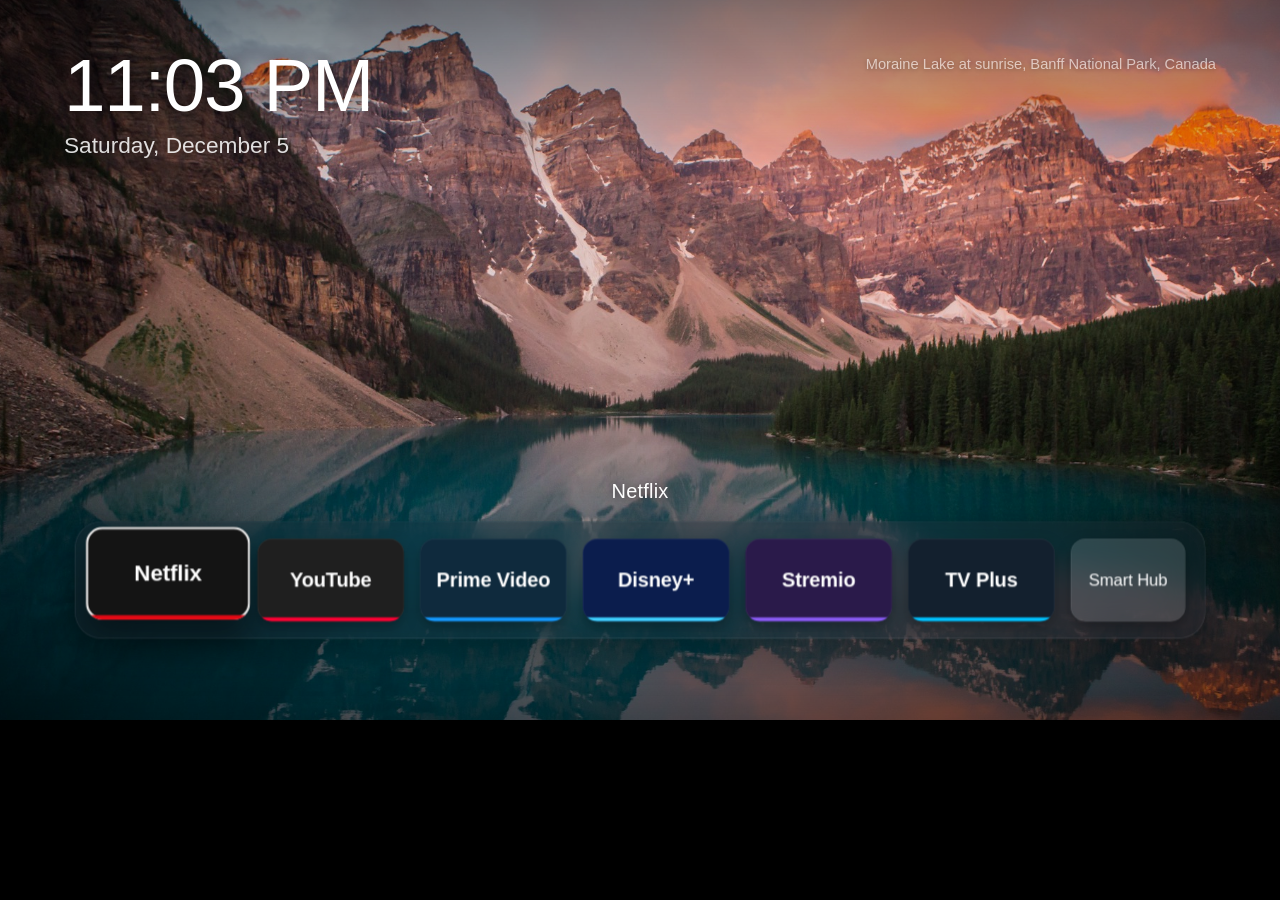
==== launcher/index.html @ b64492c5 "Add Samsung TV debloat tools, Quiet Home launcher and restore script - tv.py: find the TV on the LAN" ====
<!doctype html>
<html lang="en">
<head>
  <meta charset="utf-8">
  <meta name="viewport" content="width=1920, height=1080">
  <title>Quiet Home</title>
  <link rel="stylesheet" href="css/style.css">
</head>
<body>
  <div id="stage">
    <div id="bg-a" class="bg"></div>
    <div id="bg-b" class="bg"></div>
    <div id="scrim"></div>

    <header id="clock">
      <div id="time"></div>
      <div id="date"></div>
    </header>

    <div id="caption"></div>

    <footer>
      <div id="label"></div>
      <div id="dock"></div>
      <div id="hint"></div>
    </footer>
  </div>

  <script src="js/config.js"></script>
  <script src="js/wallpapers.js"></script>
  <script src="js/platform.js"></script>
  <script src="js/home.js"></script>
</body>
</html>
---- launcher/css/style.css ----
/* Quiet Home - laid out on a 1920x1080 stage. Only opacity and transform
   animate, so the TV's GPU does the work. */
* { box-sizing: border-box; margin: 0; padding: 0; }
html, body { width: 100%; height: 100%; overflow: hidden; background: #000; }
body {
  color: #fff;
  font-family: "SamsungOne", "Samsung Sans", "Helvetica Neue", Arial, sans-serif;
  -webkit-font-smoothing: antialiased;
  cursor: none;
}

#stage {
  position: absolute; left: 0; top: 0;
  width: 1920px; height: 1080px;
  transform-origin: 0 0;
  overflow: hidden;
}

/* ---- photos ---- */
.bg {
  position: absolute; top: 0; right: 0; bottom: 0; left: 0;
  background: #000 center / cover no-repeat;
  opacity: 0;
  transition: opacity var(--fade, 1800ms) ease;
  will-change: opacity, transform;
}
.bg.shown { opacity: 1; animation: drift var(--drift, 60000ms) linear forwards; }
.no-drift .bg.shown { animation: none; }
@keyframes drift { from { transform: scale(1); } to { transform: scale(1.06); } }

#scrim {
  position: absolute; top: 0; right: 0; bottom: 0; left: 0;
  background:
    linear-gradient(180deg, rgba(0,0,0,.45) 0%, rgba(0,0,0,0) 26%),
    linear-gradient(0deg, rgba(0,0,0,.55) 0%, rgba(0,0,0,0) 42%);
}

/* ---- clock ---- */
#clock { position: absolute; left: 96px; top: 72px; text-shadow: 0 2px 18px rgba(0,0,0,.35); }
#time { font-size: 112px; font-weight: 300; letter-spacing: -2px; line-height: 1; }
#date { margin-top: 14px; font-size: 34px; font-weight: 400; opacity: .85; }

#caption {
  position: absolute; right: 96px; top: 84px;
  font-size: 22px; opacity: .6; text-align: right; max-width: 640px;
  text-shadow: 0 1px 8px rgba(0,0,0,.5);
}

/* ---- dock ---- */
footer { position: absolute; left: 0; right: 0; bottom: 72px; text-align: center; }
#label {
  height: 44px; margin-bottom: 18px;
  font-size: 30px; font-weight: 500; letter-spacing: .3px;
  text-shadow: 0 2px 12px rgba(0,0,0,.5);
}
#dock {
  display: inline-flex; gap: 24px;
  padding: 26px 30px;
  border-radius: 40px;
  background: rgba(30, 30, 34, .55);
  box-shadow: inset 0 0 0 1px rgba(255,255,255,.12), 0 20px 60px rgba(0,0,0,.35);
}
@supports ((-webkit-backdrop-filter: blur(1px)) or (backdrop-filter: blur(1px))) {
  #dock {
    background: rgba(40, 40, 46, .32);
    -webkit-backdrop-filter: blur(28px) saturate(1.4);
    backdrop-filter: blur(28px) saturate(1.4);
  }
}
#hint { height: 34px; margin-top: 16px; font-size: 24px; opacity: .8; }

.tile {
  position: relative;
  width: 220px; height: 124px;
  border-radius: 22px;
  background: var(--tile);
  box-shadow: inset 0 0 0 1px rgba(255,255,255,.08), 0 8px 20px rgba(0,0,0,.3);
  display: flex; align-items: center; justify-content: center;
  overflow: hidden;
  transition: transform 160ms ease-out, box-shadow 160ms ease-out;
}
.tile::after {
  /* a bar in the app's colour along the bottom edge */
  content: ""; position: absolute; left: 0; right: 0; bottom: 0; height: 6px;
  background: var(--accent);
}
.tile .name { font-size: 30px; font-weight: 700; letter-spacing: -.2px; padding: 0 14px; white-space: nowrap; }
.tile.system { width: 172px; background: rgba(255,255,255,.14); }
.tile.system::after { display: none; }
.tile.system .name { font-size: 25px; font-weight: 500; }

.tile.focus {
  transform: translateY(-10px) scale(1.12);
  box-shadow: inset 0 0 0 3px rgba(255,255,255,.9), 0 24px 44px rgba(0,0,0,.5);
}
.tile.opening { transform: translateY(-10px) scale(1.04); opacity: .8; }
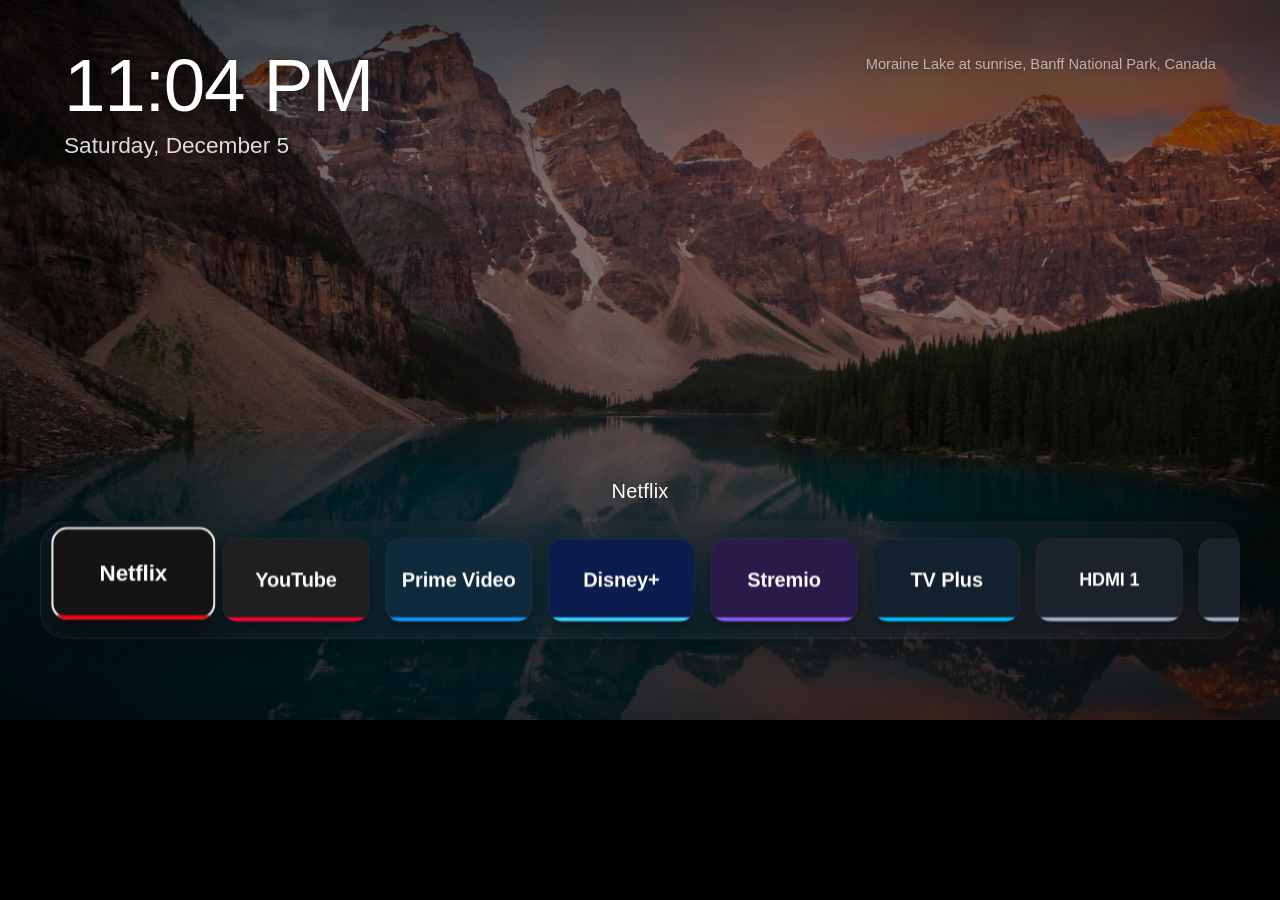
==== commit 97d5157d: "Add HDMI tiles, phone photo website, screensaver, weather and dock editing From Glass Home and Arn0 " ====
--- a/launcher/index.html
+++ b/launcher/index.html
@@ -11,24 +11,50 @@
     <div id="bg-a" class="bg"></div>
     <div id="bg-b" class="bg"></div>
     <div id="scrim"></div>
+    <div id="dim"></div>
 
     <header id="clock">
       <div id="time"></div>
       <div id="date"></div>
+      <div id="weather"></div>
     </header>
 
     <div id="caption"></div>
+    <div id="credit">Weather: Open-Meteo.com</div>
 
     <footer>
       <div id="label"></div>
-      <div id="dock"></div>
+      <div id="dock"><div id="strip"></div></div>
       <div id="hint"></div>
     </footer>
+
+    <div id="menu" class="sheet">
+      <div id="menu-title" class="sheet-title"></div>
+      <div id="menu-list" class="choices vertical"></div>
+    </div>
+
+    <div id="panel" class="sheet wide">
+      <div class="sheet-title">Add photos and shortcuts</div>
+      <div id="panel-site">
+        <p class="lead">On a phone on this Wi-Fi, open:</p>
+        <div id="panel-url" class="big"></div>
+        <div id="panel-password" class="big"></div>
+        <p id="panel-note" class="note"></p>
+        <p class="note">Upload photos, or add YouTube videos and websites. They appear here within a minute.</p>
+      </div>
+      <div id="panel-actions" class="choices"></div>
+    </div>
   </div>
 
   <script src="js/config.js"></script>
+  <script src="js/config.local.js"></script>
+  <script src="js/local-key.js"></script>
   <script src="js/wallpapers.js"></script>
+  <script src="js/ytparse.js"></script>
   <script src="js/platform.js"></script>
+  <script src="js/inputs.js"></script>
+  <script src="js/service.js"></script>
+  <script src="js/weather.js"></script>
   <script src="js/home.js"></script>
 </body>
 </html>
--- a/launcher/css/style.css
+++ b/launcher/css/style.css
@@ -54,8 +54,9 @@
   text-shadow: 0 2px 12px rgba(0,0,0,.5);
 }
 #dock {
-  display: inline-flex; gap: 24px;
-  padding: 26px 30px;
+  /* The glass panel; #strip inside slides when there are more tiles than fit. */
+  display: inline-block; max-width: 1800px; overflow: hidden;
+  padding: 26px 30px; vertical-align: top;
   border-radius: 40px;
   background: rgba(30, 30, 34, .55);
   box-shadow: inset 0 0 0 1px rgba(255,255,255,.12), 0 20px 60px rgba(0,0,0,.35);
@@ -67,11 +68,16 @@
     backdrop-filter: blur(28px) saturate(1.4);
   }
 }
+#strip {
+  position: relative; display: flex; gap: 24px;
+  transition: transform 220ms ease-out;
+}
 #hint { height: 34px; margin-top: 16px; font-size: 24px; opacity: .8; }
 
 .tile {
   position: relative;
-  width: 220px; height: 124px;
+  flex-shrink: 0;             /* never squash: the strip slides instead */
+  min-width: 220px; max-width: 300px; height: 124px;
   border-radius: 22px;
   background: var(--tile);
   box-shadow: inset 0 0 0 1px rgba(255,255,255,.08), 0 8px 20px rgba(0,0,0,.3);
@@ -84,8 +90,11 @@
   content: ""; position: absolute; left: 0; right: 0; bottom: 0; height: 6px;
   background: var(--accent);
 }
-.tile .name { font-size: 30px; font-weight: 700; letter-spacing: -.2px; padding: 0 14px; white-space: nowrap; }
-.tile.system { width: 172px; background: rgba(255,255,255,.14); }
+.tile .name {
+  font-size: 30px; font-weight: 700; letter-spacing: -.2px; padding: 0 20px;
+  white-space: nowrap; overflow: hidden; text-overflow: ellipsis;
+}
+.tile.system { min-width: 172px; max-width: 172px; background: rgba(255,255,255,.14); }
 .tile.system::after { display: none; }
 .tile.system .name { font-size: 25px; font-weight: 500; }
 
@@ -94,3 +103,50 @@
   box-shadow: inset 0 0 0 3px rgba(255,255,255,.9), 0 24px 44px rgba(0,0,0,.5);
 }
 .tile.opening { transform: translateY(-10px) scale(1.04); opacity: .8; }
+
+/* ---- evening dimming, weather ---- */
+#dim {
+  position: absolute; top: 0; right: 0; bottom: 0; left: 0;
+  background: #000; opacity: 0; pointer-events: none;
+  transition: opacity 3s ease;
+}
+#weather { margin-top: 12px; font-size: 28px; opacity: .85; min-height: 34px; }
+#credit { display: none; position: absolute; right: 96px; top: 118px; font-size: 16px; opacity: .45; }
+.has-weather #credit { display: block; }
+
+/* ---- more tile kinds ---- */
+.tile.plus { min-width: 124px; max-width: 124px; background: rgba(255,255,255,.14); }
+.tile.plus::after { display: none; }
+.tile.plus .name { font-size: 54px; font-weight: 300; }
+.tile.input .name { font-size: 27px; }
+
+/* ---- screensaver: photos and clock only ---- */
+footer, #caption { transition: opacity .8s ease; }
+.asleep footer, .asleep #caption { opacity: 0; }
+
+/* ---- sheets: the hold-OK menu and the + panel ---- */
+.sheet {
+  position: absolute; left: 50%; bottom: 300px;
+  width: 560px; margin-left: -280px;
+  padding: 28px 30px;
+  border-radius: 32px;
+  background: rgba(24, 24, 28, .92);
+  box-shadow: inset 0 0 0 1px rgba(255,255,255,.12), 0 30px 80px rgba(0,0,0,.5);
+  opacity: 0; visibility: hidden;
+  transition: opacity .18s ease, visibility .18s;
+}
+.sheet.open { opacity: 1; visibility: visible; }
+#label { transition: opacity .18s ease; }
+.sheet-open #label { opacity: 0; }
+.sheet.wide { width: 1100px; margin-left: -550px; bottom: 340px; }
+.sheet-title { font-size: 30px; font-weight: 600; margin-bottom: 18px; }
+.sheet .lead { font-size: 26px; opacity: .8; margin-bottom: 8px; }
+.sheet .big { font-size: 44px; font-weight: 600; letter-spacing: .5px; min-height: 8px; margin-bottom: 6px; }
+.sheet .note { font-size: 22px; opacity: .65; margin: 6px 0 4px; }
+.choices { display: flex; flex-wrap: wrap; gap: 14px; margin-top: 20px; }
+.choices.vertical { flex-direction: column; margin-top: 0; }
+.choice {
+  padding: 14px 24px; border-radius: 16px;
+  font-size: 26px; background: rgba(255,255,255,.08);
+}
+.choice.focus { background: #fff; color: #111; }
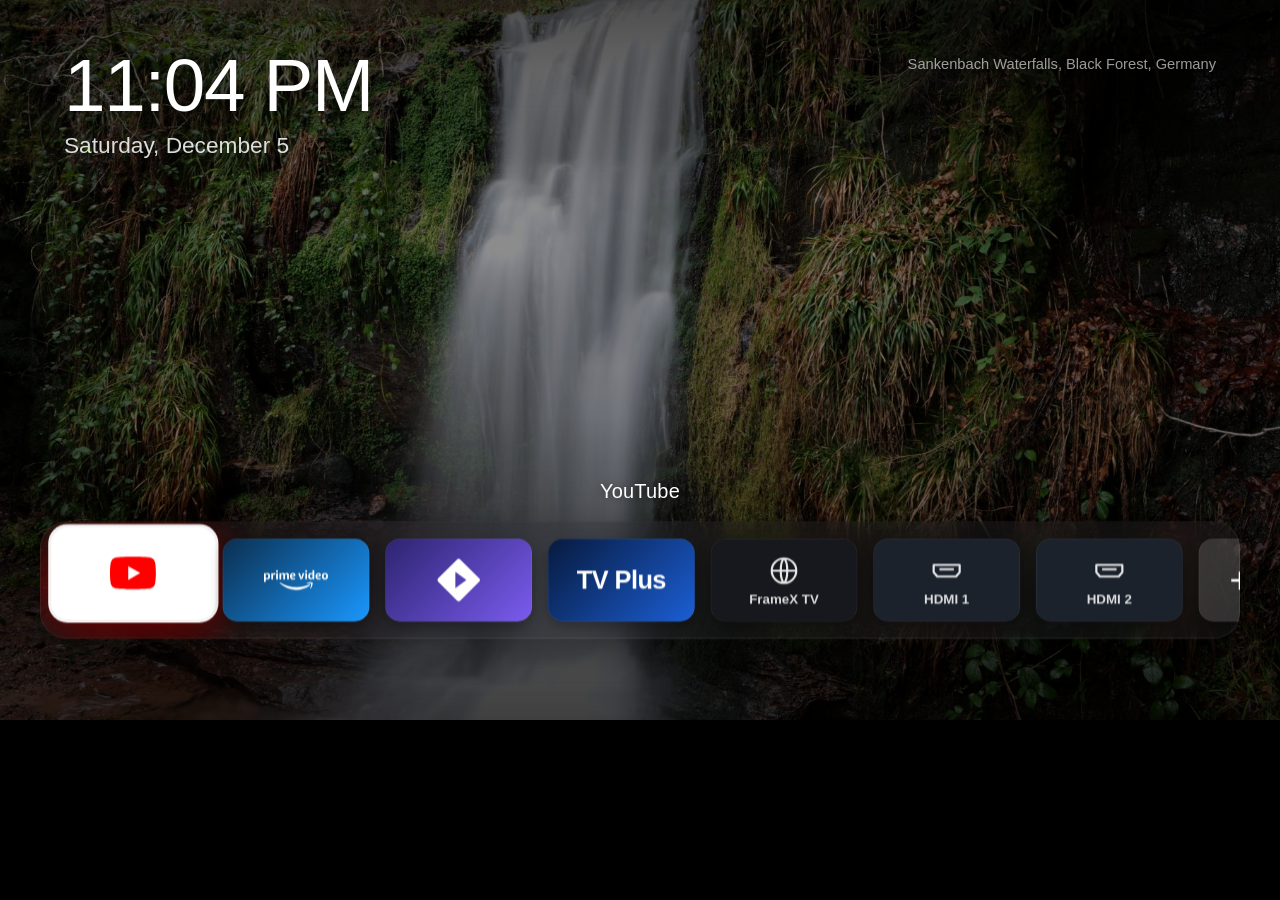
==== commit 784ab0cb: "Make dock tiles look like the apps; drop Netflix and Disney+; add FrameX TV - Tiles show each app's " ====
--- a/launcher/index.html
+++ b/launcher/index.html
@@ -51,6 +51,7 @@
   <script src="js/local-key.js"></script>
   <script src="js/wallpapers.js"></script>
   <script src="js/ytparse.js"></script>
+  <script src="js/brands.js"></script>
   <script src="js/platform.js"></script>
   <script src="js/inputs.js"></script>
   <script src="js/service.js"></script>
--- a/launcher/css/style.css
+++ b/launcher/css/style.css
@@ -81,26 +81,72 @@
   border-radius: 22px;
   background: var(--tile);
   box-shadow: inset 0 0 0 1px rgba(255,255,255,.08), 0 8px 20px rgba(0,0,0,.3);
-  display: flex; align-items: center; justify-content: center;
+  display: flex; flex-direction: column; align-items: center; justify-content: center;
   overflow: hidden;
-  transition: transform 160ms ease-out, box-shadow 160ms ease-out;
+  transition: transform 180ms ease-out, box-shadow 180ms ease-out;
 }
 .tile::after {
-  /* a bar in the app's colour along the bottom edge */
+  /* a bar in the app's colour along the bottom edge, for tiles without a mark */
   content: ""; position: absolute; left: 0; right: 0; bottom: 0; height: 6px;
   background: var(--accent);
 }
+.tile.branded::after, .tile.video::after, .tile.glyphed::after, .tile.system::after, .tile.plus::after { display: none; }
 .tile .name {
   font-size: 30px; font-weight: 700; letter-spacing: -.2px; padding: 0 20px;
   white-space: nowrap; overflow: hidden; text-overflow: ellipsis;
 }
-.tile.system { min-width: 172px; max-width: 172px; background: rgba(255,255,255,.14); }
-.tile.system::after { display: none; }
+.tile .art { max-width: 76%; transition: transform .3s ease-out; }
+.tile .icon { height: 58%; border-radius: 12px; }
+.tile .wordmark { font-size: 38px; font-weight: 800; letter-spacing: -.8px; transition: transform .3s ease-out; }
+.tile .glyph { width: 52px; height: 52px; opacity: .9; }
+.tile .glyph svg { width: 100%; height: 100%; display: block; }
+.tile .sub {
+  margin-top: 6px; max-width: 90%; font-size: 20px; font-weight: 600; opacity: .85;
+  white-space: nowrap; overflow: hidden; text-overflow: ellipsis;
+}
+.tile.branded .sub { position: absolute; bottom: 8px; margin: 0; font-size: 16px; opacity: .75; }
+
+/* YouTube shortcuts: the video's thumbnail, its title, a small YouTube badge */
+.tile.video { min-width: 220px; max-width: 220px; }
+.tile .thumb {
+  position: absolute; top: 0; right: 0; bottom: 0; left: 0;
+  background: #000 center / cover no-repeat;
+  transition: transform 6s linear;
+}
+.tile .badge {
+  position: absolute; left: 10px; bottom: 9px; height: 18px;
+  padding: 3px 5px; border-radius: 6px; background: #fff;
+}
+.tile .cap {
+  position: absolute; left: 0; right: 0; bottom: 0;
+  padding: 30px 12px 8px 46px; text-align: left;
+  font-size: 19px; font-weight: 600;
+  background: linear-gradient(rgba(0,0,0,0), rgba(0,0,0,.8));
+  white-space: nowrap; overflow: hidden; text-overflow: ellipsis;
+}
+
+.tile.system { min-width: 172px; max-width: 172px; }
+.tile.system:not(.branded) { background: rgba(255,255,255,.14); }
 .tile.system .name { font-size: 25px; font-weight: 500; }
 
+/* Focus: lift, a white ring, a glow in the app's colour, a sweep of light
+   across the tile, and the mark or thumbnail eases forward. */
+.tile::before {
+  content: ""; position: absolute; top: 0; right: 0; bottom: 0; left: 0; z-index: 2;
+  background: linear-gradient(105deg, rgba(255,255,255,0) 35%, rgba(255,255,255,.4) 50%, rgba(255,255,255,0) 65%);
+  background-size: 250% 100%; background-position: 160% 0;
+  opacity: 0; pointer-events: none;
+}
 .tile.focus {
   transform: translateY(-10px) scale(1.12);
-  box-shadow: inset 0 0 0 3px rgba(255,255,255,.9), 0 24px 44px rgba(0,0,0,.5);
+  box-shadow: 0 0 0 4px rgba(255,255,255,.95), 0 24px 44px rgba(0,0,0,.5), 0 14px 60px -8px var(--glow);
+}
+.tile.focus::before { animation: sheen .9s ease-out .08s 1; }
+.tile.focus .art, .tile.focus .wordmark { transform: scale(1.08); }
+.tile.focus .thumb { transform: scale(1.14); }
+@keyframes sheen {
+  from { opacity: 1; background-position: 160% 0; }
+  to { opacity: 1; background-position: -60% 0; }
 }
 .tile.opening { transform: translateY(-10px) scale(1.04); opacity: .8; }
 
@@ -116,9 +162,7 @@
 
 /* ---- more tile kinds ---- */
 .tile.plus { min-width: 124px; max-width: 124px; background: rgba(255,255,255,.14); }
-.tile.plus::after { display: none; }
 .tile.plus .name { font-size: 54px; font-weight: 300; }
-.tile.input .name { font-size: 27px; }
 
 /* ---- screensaver: photos and clock only ---- */
 footer, #caption { transition: opacity .8s ease; }
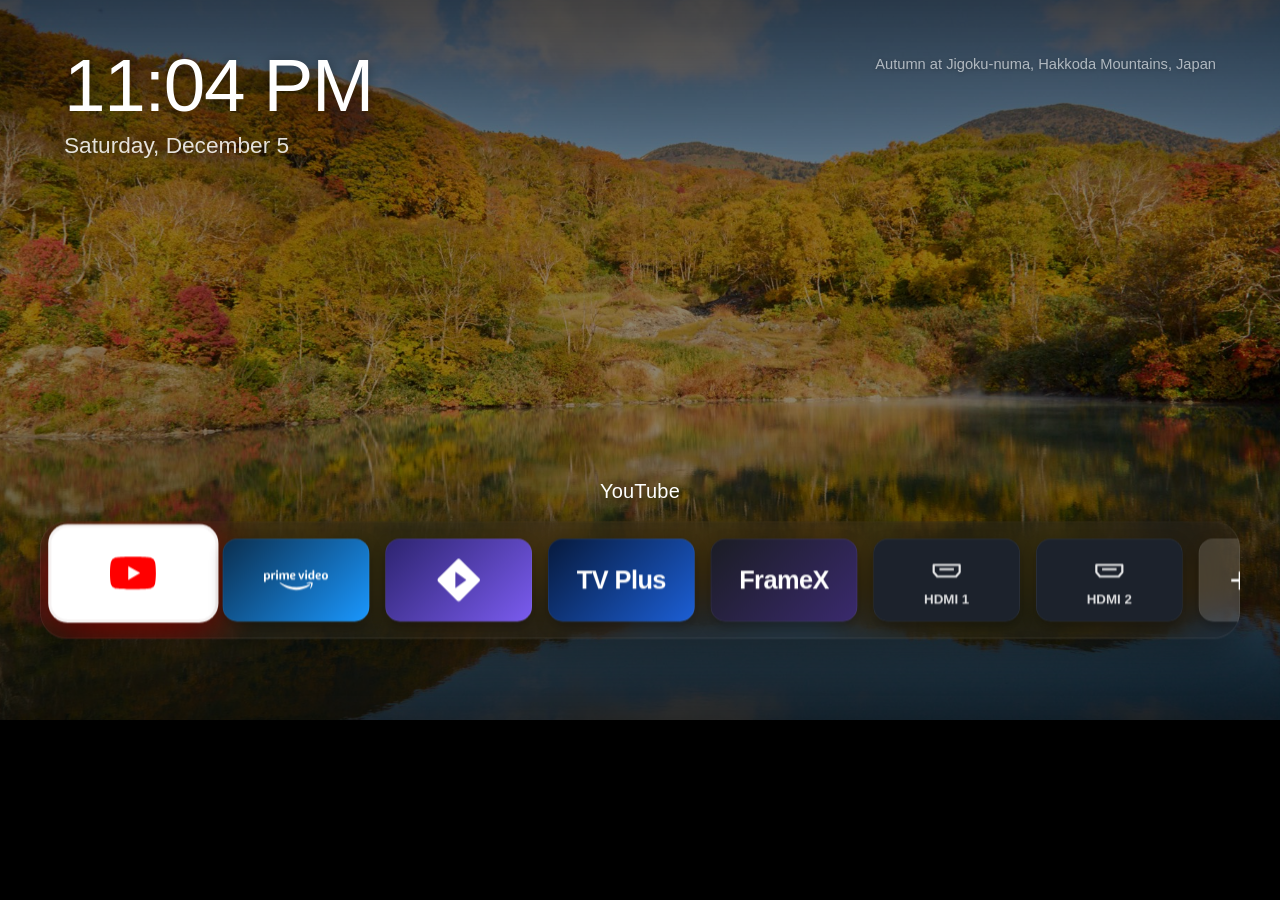
==== commit f5b237ec: "Add tile themes, focus effects and a Featured slideshow with where to watch - Tile themes (Brand, Gl" ====
--- a/launcher/index.html
+++ b/launcher/index.html
@@ -20,6 +20,15 @@
     </header>
 
     <div id="caption"></div>
+
+    <section id="hero">
+      <img id="hero-logo" alt="">
+      <div id="hero-title"></div>
+      <div id="hero-meta"></div>
+      <div id="hero-overview"></div>
+      <div id="hero-watch"><img id="hero-mark" alt=""><span id="hero-watch-text"></span></div>
+    </section>
+    <div id="tmdb-credit">This product uses the TMDB API but is not endorsed or certified by TMDB. Where to watch: JustWatch.</div>
     <div id="credit">Weather: Open-Meteo.com</div>
 
     <footer>
@@ -56,6 +65,7 @@
   <script src="js/inputs.js"></script>
   <script src="js/service.js"></script>
   <script src="js/weather.js"></script>
+  <script src="js/featured.js"></script>
   <script src="js/home.js"></script>
 </body>
 </html>
--- a/launcher/css/style.css
+++ b/launcher/css/style.css
@@ -194,3 +194,71 @@
   font-size: 26px; background: rgba(255,255,255,.08);
 }
 .choice.focus { background: #fff; color: #111; }
+
+/* ---- Featured: the title card over the slideshow ---- */
+#hero, #tmdb-credit { display: none; }
+.featured-on #hero, .featured-on #tmdb-credit { display: block; }
+.featured-on #scrim {
+  background:
+    linear-gradient(90deg, rgba(0,0,0,.7) 0%, rgba(0,0,0,.35) 38%, rgba(0,0,0,0) 62%),
+    linear-gradient(180deg, rgba(0,0,0,.45) 0%, rgba(0,0,0,0) 26%),
+    linear-gradient(0deg, rgba(0,0,0,.6) 0%, rgba(0,0,0,0) 45%);
+}
+#hero { position: absolute; left: 96px; bottom: 360px; width: 820px; transition: opacity .8s ease; }
+#hero-logo {
+  display: block; max-width: 560px; max-height: 190px; margin-bottom: 22px;
+  filter: drop-shadow(0 4px 18px rgba(0,0,0,.55));
+}
+#hero-title { font-size: 72px; font-weight: 800; letter-spacing: -1.5px; line-height: 1.05; margin-bottom: 18px;
+  text-shadow: 0 3px 20px rgba(0,0,0,.5); }
+#hero-meta { font-size: 26px; opacity: .85; margin-bottom: 12px; }
+#hero-overview {
+  font-size: 24px; line-height: 1.4; opacity: .8; max-height: 2.8em; overflow: hidden;
+  text-shadow: 0 2px 10px rgba(0,0,0,.6);
+}
+#hero-watch {
+  display: inline-flex; align-items: center; margin-top: 22px;
+  padding: 12px 22px; border-radius: 16px;
+  font-size: 24px; font-weight: 600;
+  background: rgba(255,255,255,.14);
+  box-shadow: inset 0 0 0 1px rgba(255,255,255,.18);
+  transition: transform .18s ease, background .18s ease, color .18s ease;
+}
+#hero-mark { height: 30px; max-width: 120px; margin: -10px 12px -10px 0; }
+.hero-focus #hero-watch { background: #fff; color: #111; transform: scale(1.06); }
+.hero-focus #hero-mark { filter: brightness(0); }
+.hero-focus #dock { opacity: .55; }
+#tmdb-credit { position: absolute; right: 96px; bottom: 26px; font-size: 15px; opacity: .45; }
+.asleep #hero, .asleep #tmdb-credit { opacity: 0; }
+.featured-on #caption { display: none; }
+
+/* ---- tile themes (also switchable under +) ---- */
+/* glass: frosted tiles, white marks; the app's colour shows only in the glow */
+.tiles-glass .tile:not(.video) { background: rgba(255,255,255,.13); box-shadow: inset 0 0 0 1px rgba(255,255,255,.22); }
+.tiles-glass .tile .art, .tiles-mono .tile .art { filter: brightness(0) invert(1); }
+/* mono: graphite tiles, white marks */
+.tiles-mono .tile:not(.video) { background: linear-gradient(160deg, #2b2d33, #141518); }
+/* paper: light tiles, dark marks */
+.tiles-paper .tile:not(.video) { background: linear-gradient(160deg, #ffffff, #e6e7eb); color: #15161a; }
+.tiles-paper .tile .art { filter: brightness(0); }
+.tiles-paper .tile .glyph svg { filter: invert(1); }
+.tiles-glass .tile::after, .tiles-mono .tile::after, .tiles-paper .tile::after { display: none; }
+
+/* ---- focus effects (also switchable under +); 'lift' is the default above ---- */
+/* glow: no lift, a strong halo in the app's colour */
+.focus-glow .tile.focus { transform: scale(1.05); box-shadow: 0 0 0 3px var(--glow), 0 0 46px 8px var(--glow); }
+.focus-glow .tile.focus::before { animation: none; }
+/* zoom: a big step forward, deep shadow, no ring */
+.focus-zoom .tile.focus { transform: translateY(-18px) scale(1.22); box-shadow: 0 34px 60px rgba(0,0,0,.6); }
+/* tilt: tips forward and sways gently, like a tvOS icon */
+.focus-tilt #strip { perspective: 900px; }
+.focus-tilt .tile.focus { animation: sway 3.2s ease-in-out infinite alternate; }
+@keyframes sway {
+  from { transform: translateY(-10px) scale(1.12) rotateX(7deg) rotateY(-7deg); }
+  to { transform: translateY(-10px) scale(1.12) rotateX(7deg) rotateY(7deg); }
+}
+/* minimal: no movement; a bright bar under the tile */
+.focus-minimal .tile.focus { transform: none; box-shadow: inset 0 0 0 2px rgba(255,255,255,.5); }
+.focus-minimal .tile.focus::before { animation: none; }
+.focus-minimal .tile.focus::after { display: block; height: 7px; background: #fff; }
+.focus-minimal .tile.focus .art, .focus-minimal .tile.focus .wordmark, .focus-minimal .tile.focus .thumb { transform: none; }
